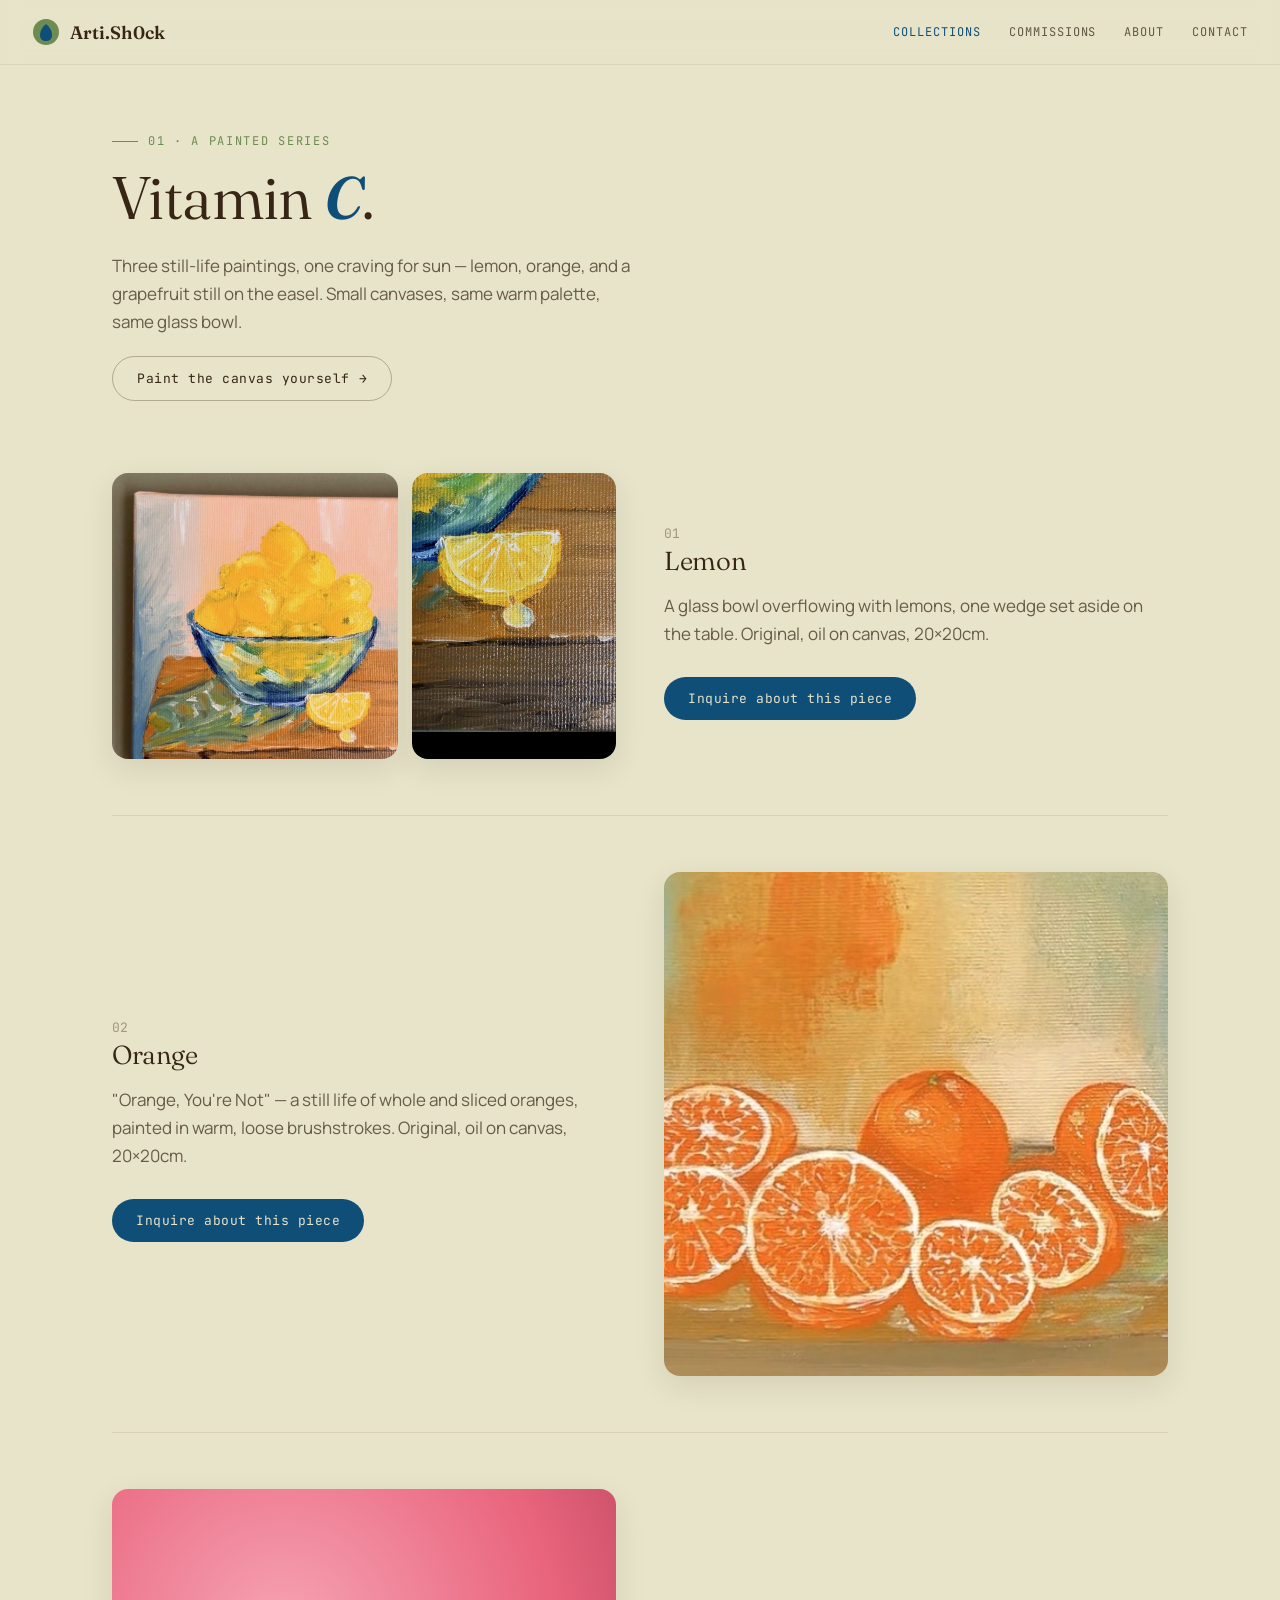
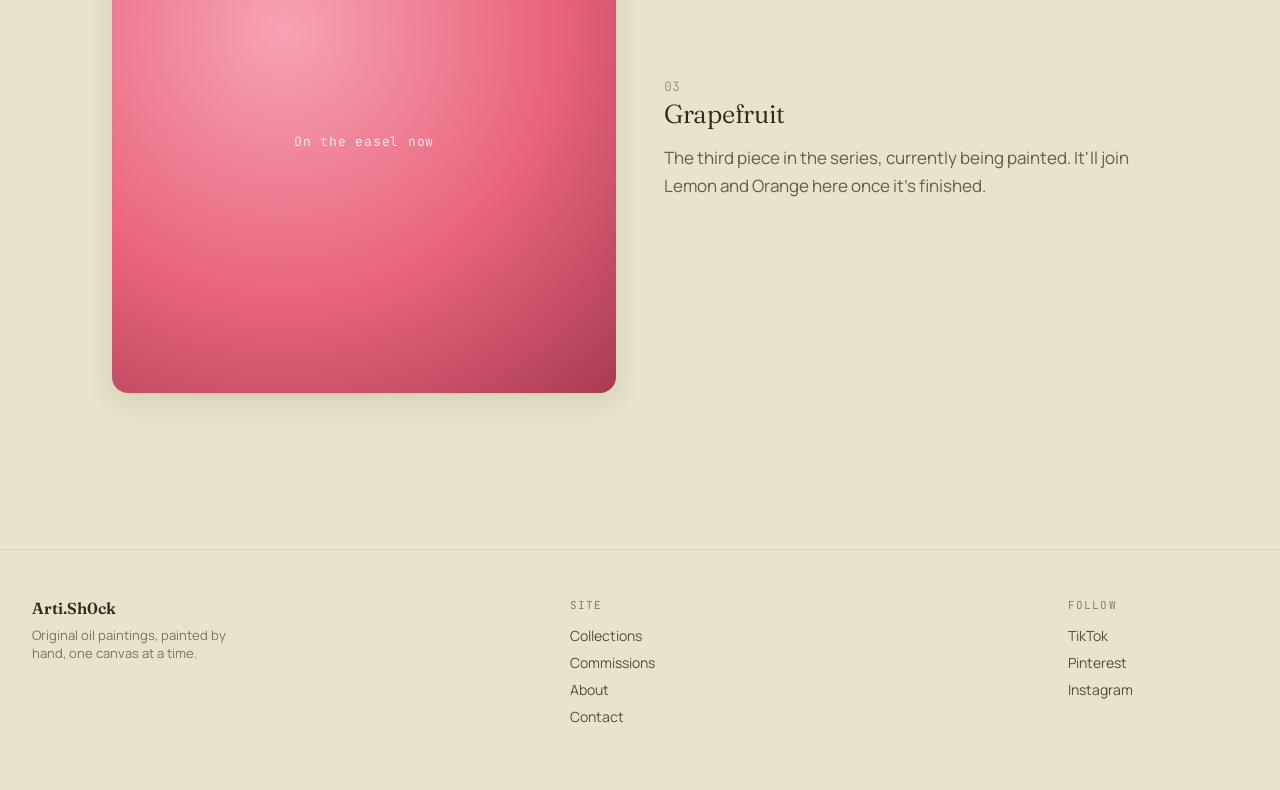
==== citrus.html @ 15c9db3f "Add files via upload" ====
<!DOCTYPE html>
<html lang="en">
<head>
<meta charset="UTF-8">
<meta name="viewport" content="width=device-width, initial-scale=1.0">
<title>Vitamin C — Arti.Sh0ck</title>
<link rel="stylesheet" href="styles.css">
<style>
  .piece{
    display:grid;
    grid-template-columns:1fr 1fr;
    gap:48px;
    align-items:center;
    padding:56px 0;
  }
  .piece:not(:last-child){ border-bottom:1px solid rgba(55,37,22,0.1); }
  .piece.reverse{ direction:rtl; }
  .piece.reverse > *{ direction:ltr; }
  @media (max-width:820px){
    .piece{ grid-template-columns:1fr; direction:ltr !important; }
  }
  .piece-imgs{
    display:grid;
    grid-template-columns:1fr;
    gap:14px;
  }
  .piece-imgs.has-detail{ grid-template-columns:1.4fr 1fr; }
  @media (max-width:520px){ .piece-imgs.has-detail{ grid-template-columns:1fr; } }
  .piece img{
    border-radius:16px;
    box-shadow:var(--card-shadow);
    width:100%;
    height:100%;
    object-fit:cover;
  }
  .piece-num{
    font-family:'JetBrains Mono', monospace;
    font-size:13px;
    opacity:0.4;
    margin-bottom:6px;
  }
</style>
</head>
<body>

<nav class="site-nav">
  <a href="index.html" class="brand">
    <svg class="brand-mark" viewBox="0 0 28 28"><circle cx="14" cy="14" r="13" fill="#6E8B52"/><path d="M14 6 C10 9 8 13 8 17 C8 21 10.5 23 14 23 C17.5 23 20 21 20 17 C20 13 18 9 14 6 Z" fill="#0F4E77"/></svg>
    Arti.Sh0ck
  </a>
  <button class="nav-toggle" id="navToggle">MENU</button>
  <div class="nav-links" id="navLinks">
    <a href="collections.html" class="active">Collections</a>
    <a href="commissions.html">Commissions</a>
    <a href="about.html">About</a>
    <a href="contact.html">Contact</a>
  </div>
</nav>

<header class="wrap" style="padding-top:56px;">
  <p class="eyebrow" data-reveal="fade">01 · A painted series</p>
  <h1 data-reveal="fade" style="font-size:clamp(36px,6vw,60px); max-width:700px;">Vitamin <em class="accent">C</em>.</h1>
  <p class="lede" data-reveal="fade">Three still-life paintings, one craving for sun — lemon, orange, and a grapefruit still on the easel. Small canvases, same warm palette, same glass bowl.</p>
  <p style="margin-top:20px;" data-reveal="fade"><a href="index.html#citrus-hero" class="btn ghost">Paint the canvas yourself →</a></p>
</header>

<section class="wrap">

  <div class="piece" data-reveal="fade">
    <div class="piece-imgs has-detail">
      <img src="assets/img/lemon.jpg" alt="Painting of lemons in a glass bowl">
      <img src="assets/img/lemon_detail.jpg" alt="Detail of a lemon slice, brushwork close-up">
    </div>
    <div>
      <p class="piece-num">01</p>
      <h2 style="font-size:26px;">Lemon</h2>
      <p class="lede">A glass bowl overflowing with lemons, one wedge set aside on the table. Original, oil on canvas, 20×20cm.</p>
      <a href="contact.html" class="btn" style="margin-top:12px;">Inquire about this piece</a>
    </div>
  </div>

  <div class="piece reverse" data-reveal="fade">
    <div class="piece-imgs">
      <img src="assets/img/orange.jpg" alt="Painting of sliced oranges on a table">
    </div>
    <div>
      <p class="piece-num">02</p>
      <h2 style="font-size:26px;">Orange</h2>
      <p class="lede">"Orange, You're Not" — a still life of whole and sliced oranges, painted in warm, loose brushstrokes. Original, oil on canvas, 20×20cm.</p>
      <a href="contact.html" class="btn" style="margin-top:12px;">Inquire about this piece</a>
    </div>
  </div>

  <div class="piece" data-reveal="fade">
    <div class="piece-imgs">
      <div style="border-radius:16px; box-shadow:var(--card-shadow); aspect-ratio:1/1; background:radial-gradient(circle at 34% 28%, #f6a3b3, #e9647d 55%, #a83b52 100%); display:flex; align-items:center; justify-content:center;">
        <p class="mono" style="color:rgba(255,255,255,0.85); font-size:13px; text-align:center; padding:24px;">On the easel now</p>
      </div>
    </div>
    <div>
      <p class="piece-num">03</p>
      <h2 style="font-size:26px;">Grapefruit</h2>
      <p class="lede">The third piece in the series, currently being painted. It'll join Lemon and Orange here once it's finished.</p>
    </div>
  </div>

</section>

<footer class="site-footer">
  <div class="footer-col">
    <div class="brand" style="font-size:16px;">Arti.Sh0ck</div>
    <p style="font-size:13px; opacity:0.6; max-width:220px; margin-top:8px;">Original oil paintings, painted by hand, one canvas at a time.</p>
  </div>
  <div class="footer-col">
    <div class="footer-title">Site</div>
    <div class="footer-links">
      <a href="collections.html">Collections</a>
      <a href="commissions.html">Commissions</a>
      <a href="about.html">About</a>
      <a href="contact.html">Contact</a>
    </div>
  </div>
  <div class="footer-col">
    <div class="footer-title">Follow</div>
    <div class="footer-links">
      <a href="#">TikTok</a>
      <a href="#">Pinterest</a>
      <a href="#">Instagram</a>
    </div>
  </div>
</footer>

<script src="nav.js"></script>
<script src="reveal.js"></script>
</body>
</html>
---- styles.css ----
/* ===== Arti.Sh0ck — shared design tokens & layout ===== */
@import url('https://fonts.googleapis.com/css2?family=Fraunces:ital,opsz,wght@0,9..144,340;0,9..144,600;1,9..144,420&family=Manrope:wght@400;500;700&family=JetBrains+Mono:wght@400;500&display=swap');

:root{
  --ink:#372516;
  --paper:#E7E4C9;
  --paper-soft:#DCD8B4;
  --indigo:#0F4E77;
  --indigo-deep:#0A3A59;
  --sage:#6E8B52;
  --sun:#FBD271;
  --clay:#E7BD8B;
  --card-shadow: 0 10px 30px rgba(55,37,22,0.10);
}

*{box-sizing:border-box;}
html{scroll-behavior:smooth;}
body{
  margin:0;
  background:var(--paper);
  color:var(--ink);
  font-family:'Manrope', sans-serif;
  -webkit-font-smoothing:antialiased;
}
a{color:inherit; text-decoration:none;}
img{max-width:100%; display:block;}

h1,h2,h3{
  font-family:'Fraunces', serif;
  font-weight:340;
  line-height:1.02;
  margin:0 0 0.4em;
  letter-spacing:-0.01em;
}
em.accent{
  font-style:italic;
  font-weight:600;
  color:var(--indigo);
}
.mono{
  font-family:'JetBrains Mono', monospace;
  letter-spacing:0.06em;
}

:focus-visible{
  outline:2px solid var(--indigo);
  outline-offset:3px;
}

/* ---------- Nav ---------- */
.site-nav{
  position:sticky;
  top:0;
  z-index:100;
  display:flex;
  align-items:center;
  justify-content:space-between;
  padding:18px 32px;
  background:rgba(231,228,201,0.86);
  backdrop-filter:blur(8px);
  border-bottom:1px solid rgba(55,37,22,0.08);
}
.brand{
  display:flex;
  align-items:center;
  gap:10px;
  font-family:'Fraunces', serif;
  font-weight:600;
  font-size:18px;
  color:var(--ink);
}
.brand-mark{ width:28px; height:28px; }
.nav-links{
  display:flex;
  gap:28px;
  font-family:'JetBrains Mono', monospace;
  font-size:12px;
  letter-spacing:0.08em;
  text-transform:uppercase;
}
.nav-links a{ opacity:0.75; transition:opacity 150ms; }
.nav-links a:hover, .nav-links a.active{ opacity:1; color:var(--indigo); }
.nav-toggle{ display:none; }

@media (max-width:720px){
  .nav-links{
    position:fixed; inset:64px 0 auto 0;
    flex-direction:column;
    background:var(--paper);
    padding:20px 32px;
    gap:16px;
    border-bottom:1px solid rgba(55,37,22,0.1);
    transform:translateY(-140%);
    transition:transform 220ms ease;
  }
  .nav-links.open{ transform:translateY(0); }
  .nav-toggle{
    display:block;
    background:none;
    border:none;
    font-family:'JetBrains Mono', monospace;
    font-size:12px;
    color:var(--ink);
    cursor:pointer;
  }
}

/* ---------- Footer ---------- */
.site-footer{
  margin-top:100px;
  padding:48px 32px 60px;
  border-top:1px solid rgba(55,37,22,0.1);
  display:flex;
  flex-wrap:wrap;
  gap:24px;
  justify-content:space-between;
  align-items:flex-start;
}
.footer-col{ min-width:180px; }
.footer-title{
  font-family:'JetBrains Mono', monospace;
  font-size:11px;
  text-transform:uppercase;
  letter-spacing:0.1em;
  opacity:0.55;
  margin-bottom:10px;
}
.footer-links a{
  display:block;
  padding:4px 0;
  font-size:14px;
  opacity:0.8;
}
.footer-links a:hover{ opacity:1; color:var(--indigo); }

/* ---------- Shared layout ---------- */
.wrap{ max-width:1120px; margin:0 auto; padding:0 32px; }
.section{ padding:80px 0; }
.eyebrow{
  font-family:'JetBrains Mono', monospace;
  font-size:12px;
  letter-spacing:0.14em;
  text-transform:uppercase;
  color:var(--sage);
  display:flex;
  align-items:center;
  gap:10px;
  margin-bottom:18px;
}
.eyebrow::before{
  content:"";
  width:26px; height:1px;
  background:var(--sage);
  display:inline-block;
}
.lede{
  font-size:17px;
  line-height:1.65;
  max-width:520px;
  color:rgba(55,37,22,0.72);
}

.btn{
  display:inline-flex;
  align-items:center;
  gap:8px;
  padding:13px 24px;
  border-radius:999px;
  background:var(--indigo);
  color:var(--paper);
  font-family:'JetBrains Mono', monospace;
  font-size:13px;
  letter-spacing:0.04em;
  transition:background 150ms, transform 150ms;
  border:none;
  cursor:pointer;
}
.btn:hover{ background:var(--indigo-deep); transform:translateY(-1px); }
.btn.ghost{
  background:transparent;
  border:1px solid rgba(55,37,22,0.3);
  color:var(--ink);
}
.btn.ghost:hover{ border-color:var(--indigo); color:var(--indigo); background:transparent; }

/* ---------- Collection cards (used on Home + Collections hub) ---------- */
.coll-grid{
  display:grid;
  grid-template-columns:repeat(3,1fr);
  gap:28px;
}
@media (max-width:860px){ .coll-grid{ grid-template-columns:1fr; } }

.coll-card{
  position:relative;
  border-radius:18px;
  overflow:hidden;
  background:var(--paper-soft);
  box-shadow:var(--card-shadow);
  transition:transform 260ms ease;
  display:block;
}
.coll-card:hover{ transform:translateY(-4px); }
.coll-card .img-wrap{
  aspect-ratio:4/3;
  overflow:hidden;
}
.coll-card img{
  width:100%; height:100%; object-fit:cover;
  transition:transform 420ms ease;
}
.coll-card:hover img{ transform:scale(1.06); }
.coll-card .card-body{ padding:20px 22px 24px; }
.coll-card .tag{
  font-family:'JetBrains Mono', monospace;
  font-size:11px;
  text-transform:uppercase;
  letter-spacing:0.08em;
  padding:4px 10px;
  border-radius:999px;
  background:rgba(255,255,255,0.75);
  position:absolute;
  top:14px; left:14px;
}
.coll-card.locked{ opacity:0.55; filter:grayscale(0.5); pointer-events:none; }
.coll-card h3{ font-size:22px; margin-bottom:6px; }
.coll-card p{ font-size:14px; color:rgba(55,37,22,0.68); margin:0; }

/* utility */
.center{ text-align:center; }
.mt-0{ margin-top:0; }

/* ---------- Colored section bands ---------- */
.band{
  position:relative;
  padding:88px 0;
}
.band-sun{ background:var(--sun); color:var(--ink); }
.band-sage{ background:var(--sage); color:var(--ink); }
.band-indigo{ background:var(--indigo); color:var(--paper); }
.band-indigo .eyebrow{ color:var(--sun); }
.band-indigo .eyebrow::before{ background:var(--sun); }
.band-indigo .lede{ color:rgba(251,240,222,0.78); }
.band-clay{ background:var(--clay); color:var(--ink); }
.band-sage .eyebrow{ color:var(--indigo); }
.band-sage .eyebrow::before{ background:var(--indigo); }
.band-ink{ background:var(--ink); color:var(--paper); }
.band-ink .eyebrow{ color:var(--sun); }
.band-ink .eyebrow::before{ background:var(--sun); }
.band-ink .lede{ color:rgba(251,240,222,0.75); }

/* jagged edge between bands for a hand-cut, painterly seam instead of a hard rectangle */
.band::before{
  content:"";
  position:absolute;
  top:-1px; left:0; right:0;
  height:14px;
  background:inherit;
  clip-path:polygon(0% 100%, 4% 20%, 8% 100%, 12% 30%, 16% 100%, 20% 15%, 24% 100%, 28% 25%, 32% 100%, 36% 10%, 40% 100%, 44% 30%, 48% 100%, 52% 20%, 56% 100%, 60% 15%, 64% 100%, 68% 25%, 72% 100%, 76% 10%, 80% 100%, 84% 30%, 88% 100%, 92% 15%, 96% 100%, 100% 20%, 100% 0%, 0% 0%);
}

/* ---------- Scroll reveal ---------- */
[data-reveal]{
  opacity:0;
  transform:translateY(28px);
  transition:opacity 700ms cubic-bezier(.2,.7,.2,1), transform 700ms cubic-bezier(.2,.7,.2,1);
}
[data-reveal].is-visible{ opacity:1; transform:translateY(0); }
[data-reveal="fade"]{ transform:none; }
[data-reveal="left"]{ transform:translateX(-32px); }
[data-reveal="left"].is-visible{ transform:translateX(0); }
[data-reveal="right"]{ transform:translateX(32px); }
[data-reveal="right"].is-visible{ transform:translateX(0); }
[data-reveal="scale"]{ transform:scale(0.94); }
[data-reveal="scale"].is-visible{ transform:scale(1); }
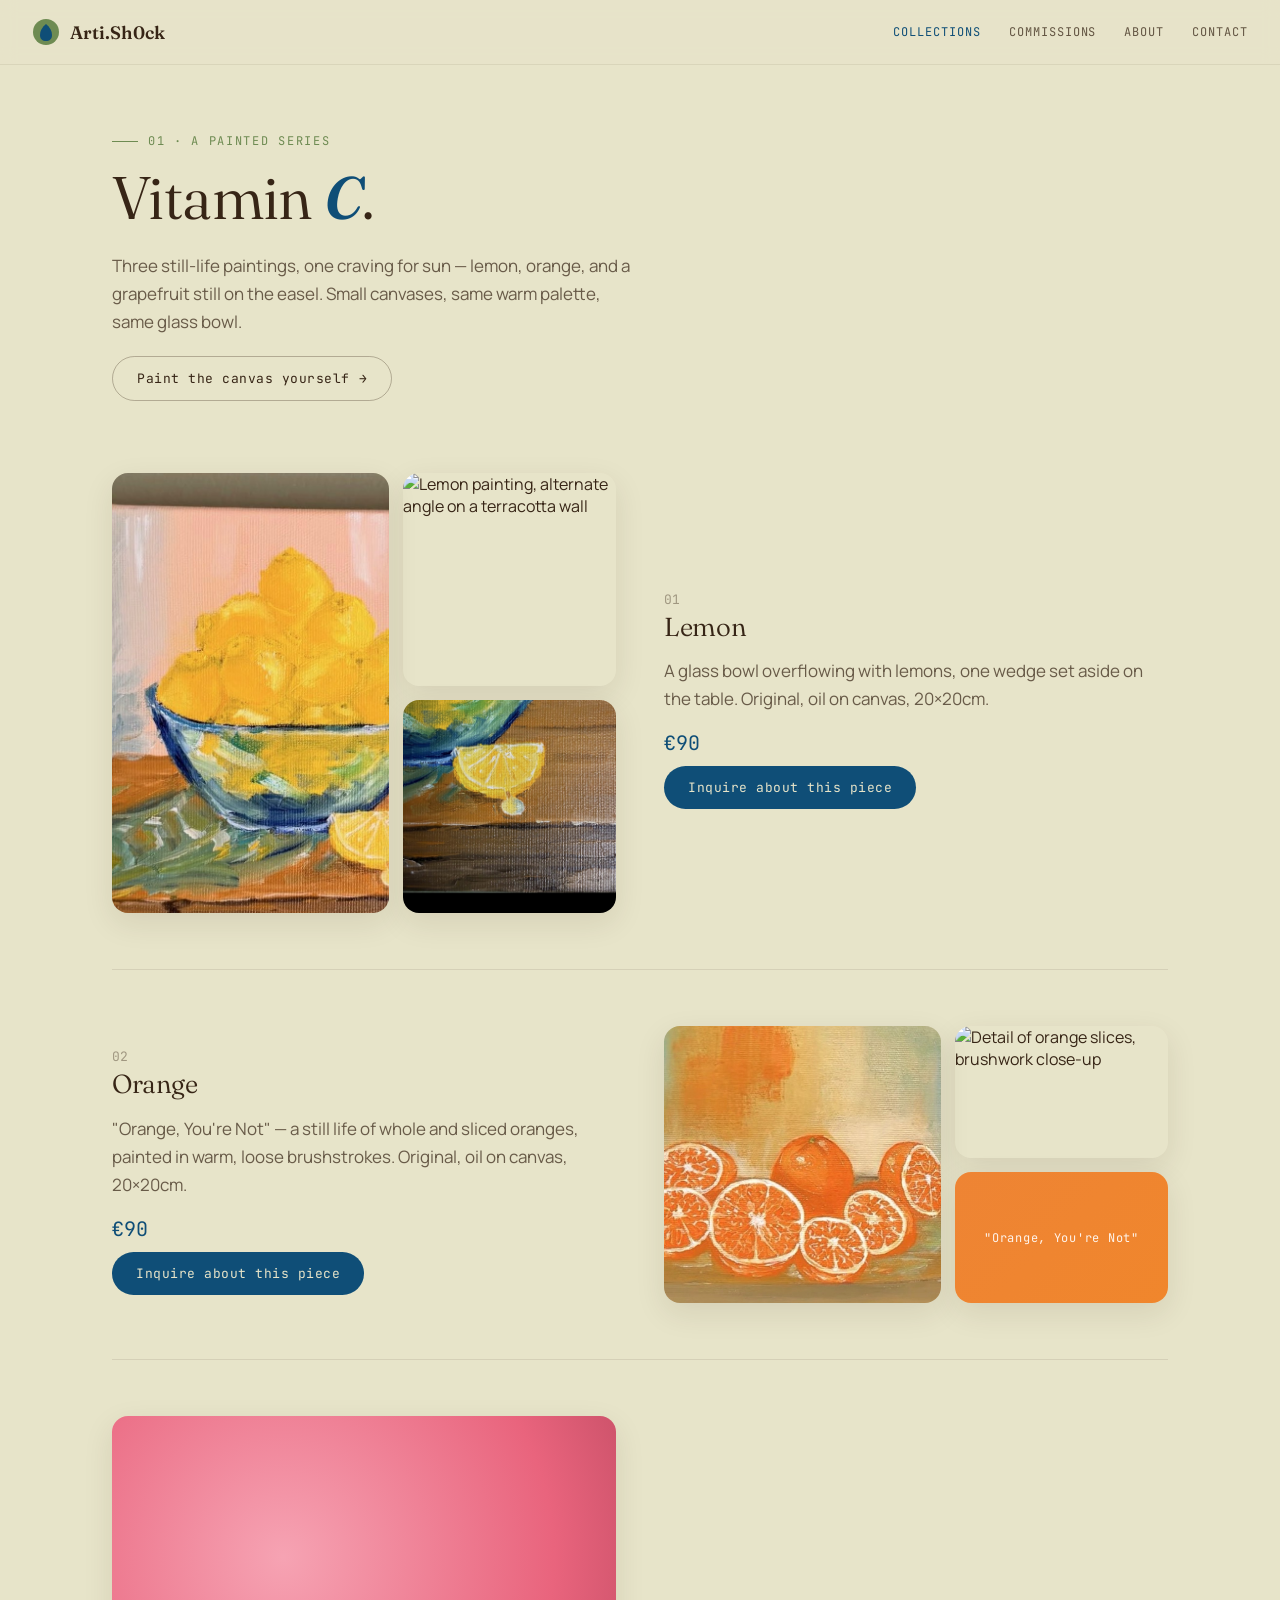
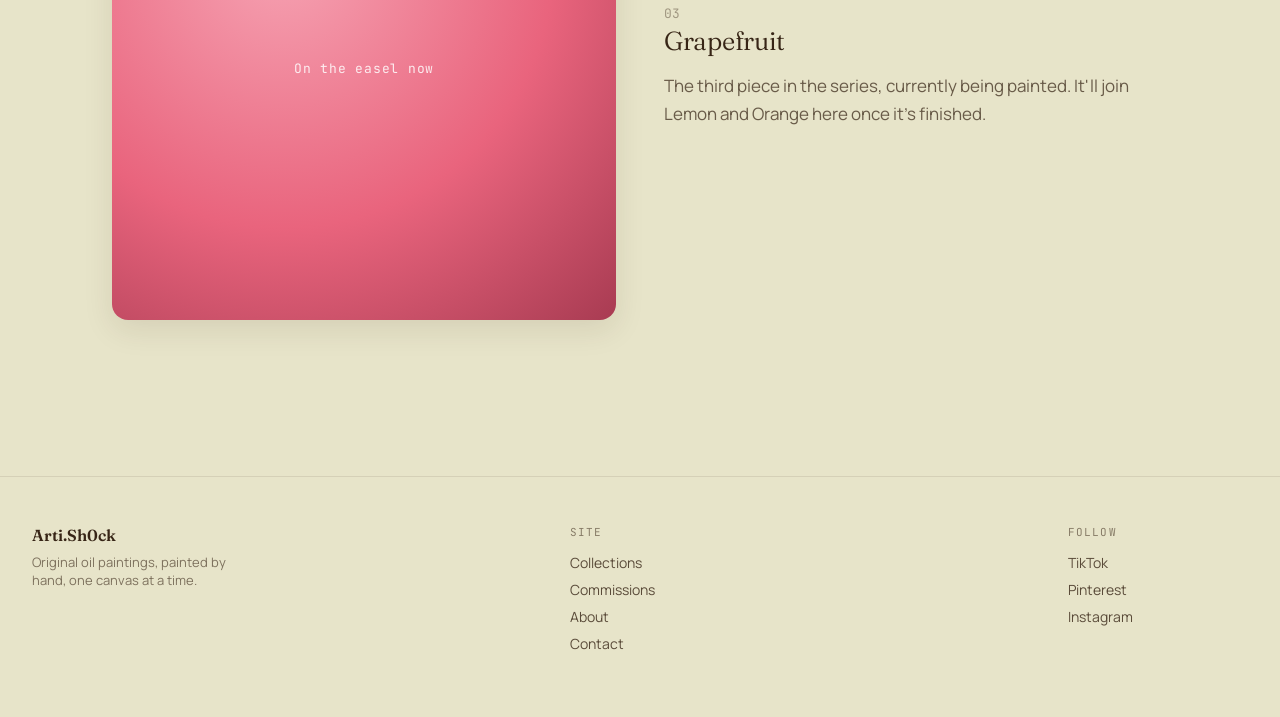
==== commit 98b82a70: "Add files via upload" ====
--- a/citrus.html
+++ b/citrus.html
@@ -26,6 +26,9 @@
   }
   .piece-imgs.has-detail{ grid-template-columns:1.4fr 1fr; }
   @media (max-width:520px){ .piece-imgs.has-detail{ grid-template-columns:1fr; } }
+  .piece-imgs.trio{ grid-template-columns:1.3fr 1fr; grid-template-rows:1fr 1fr; }
+  .piece-imgs.trio img:first-child{ grid-row:1/3; }
+  @media (max-width:520px){ .piece-imgs.trio{ grid-template-columns:1fr 1fr; grid-template-rows:auto; } .piece-imgs.trio img:first-child{ grid-column:1/3; grid-row:auto; } }
   .piece img{
     border-radius:16px;
     box-shadow:var(--card-shadow);
@@ -38,6 +41,12 @@
     font-size:13px;
     opacity:0.4;
     margin-bottom:6px;
+  }
+  .price-tag{
+    font-family:'JetBrains Mono', monospace;
+    font-size:20px;
+    color:var(--indigo);
+    margin:10px 0 2px;
   }
 </style>
 </head>
@@ -67,27 +76,34 @@
 <section class="wrap">
 
   <div class="piece" data-reveal="fade">
-    <div class="piece-imgs has-detail">
+    <div class="piece-imgs trio">
       <img src="assets/img/lemon.jpg" alt="Painting of lemons in a glass bowl">
-      <img src="assets/img/lemon_detail.jpg" alt="Detail of a lemon slice, brushwork close-up">
+      <img src="assets/img/lemon_coral.jpg" alt="Lemon painting, alternate angle on a terracotta wall">
+      <img src="assets/img/lemon_detail.jpg" alt="Detail of the lemons, brushwork close-up">
     </div>
     <div>
       <p class="piece-num">01</p>
       <h2 style="font-size:26px;">Lemon</h2>
       <p class="lede">A glass bowl overflowing with lemons, one wedge set aside on the table. Original, oil on canvas, 20×20cm.</p>
-      <a href="contact.html" class="btn" style="margin-top:12px;">Inquire about this piece</a>
+      <p class="price-tag">€90</p>
+      <a href="contact.html" class="btn" style="margin-top:8px;">Inquire about this piece</a>
     </div>
   </div>
 
   <div class="piece reverse" data-reveal="fade">
-    <div class="piece-imgs">
+    <div class="piece-imgs trio">
       <img src="assets/img/orange.jpg" alt="Painting of sliced oranges on a table">
+      <img src="assets/img/orange_detail.jpg" alt="Detail of orange slices, brushwork close-up">
+      <div style="border-radius:16px; box-shadow:var(--card-shadow); background:linear-gradient(135deg,#EE8434,#F0862C); display:flex; align-items:center; justify-content:center; padding:16px;">
+        <p class="mono" style="color:rgba(255,255,255,0.9); font-size:12px; text-align:center;">"Orange, You're Not"</p>
+      </div>
     </div>
     <div>
       <p class="piece-num">02</p>
       <h2 style="font-size:26px;">Orange</h2>
       <p class="lede">"Orange, You're Not" — a still life of whole and sliced oranges, painted in warm, loose brushstrokes. Original, oil on canvas, 20×20cm.</p>
-      <a href="contact.html" class="btn" style="margin-top:12px;">Inquire about this piece</a>
+      <p class="price-tag">€90</p>
+      <a href="contact.html" class="btn" style="margin-top:8px;">Inquire about this piece</a>
     </div>
   </div>
 
